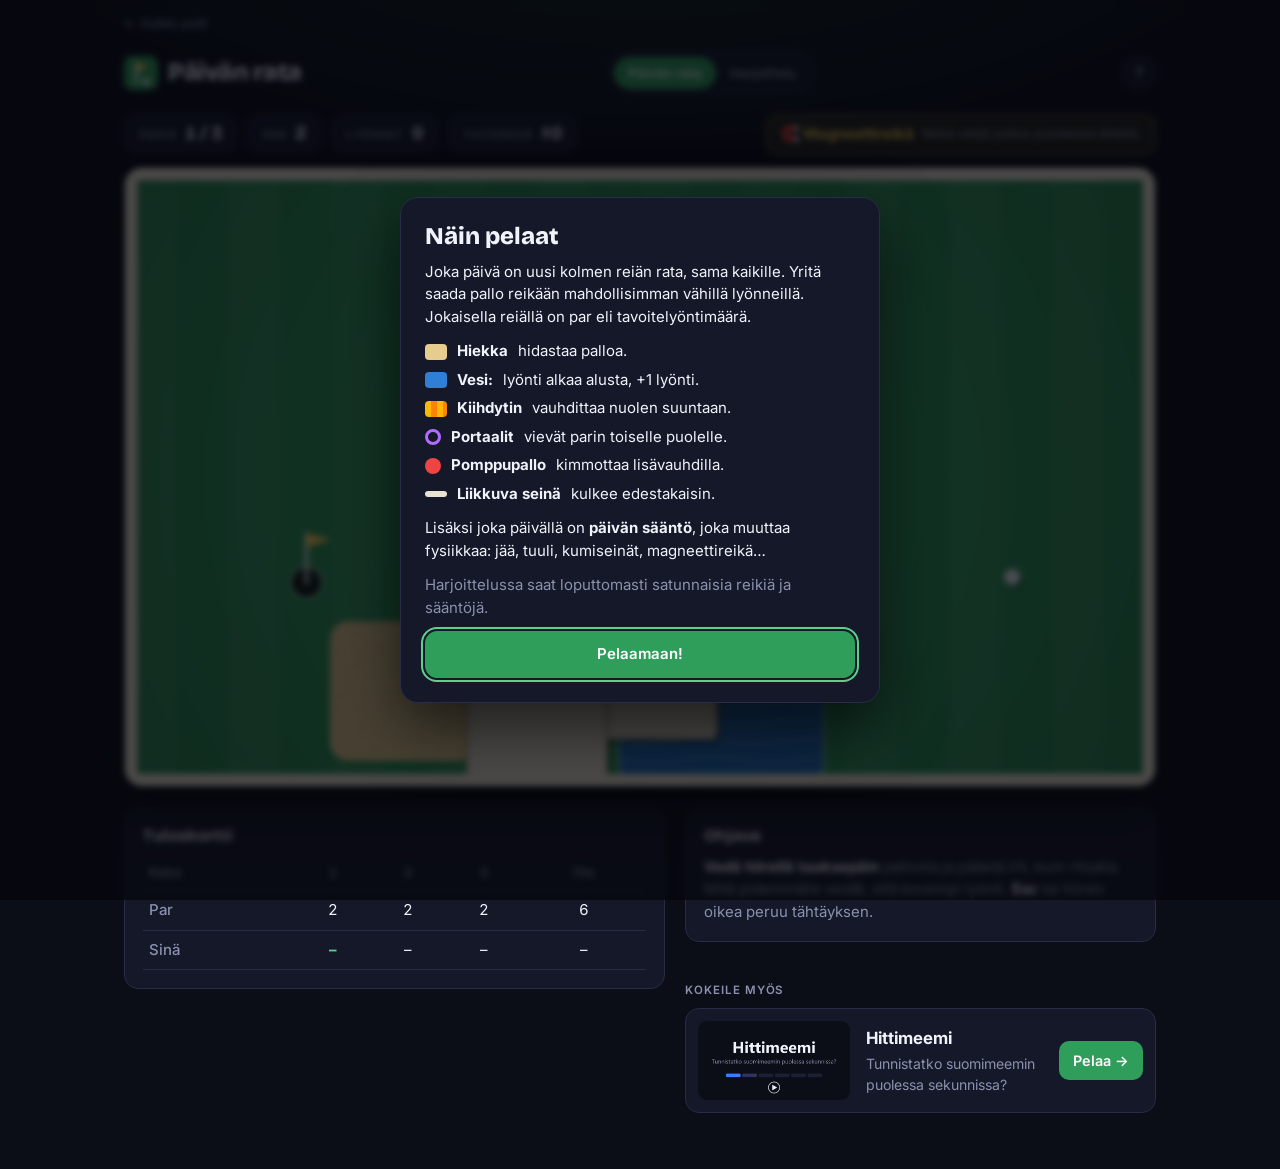
==== golf/index.html @ 5fdde2a3 "Minigolf" ====
<!doctype html>
<html lang="fi">
<head>
  <meta charset="utf-8">
  <meta name="viewport" content="width=device-width, initial-scale=1">
  <title>Päivän rata</title>
  <meta name="description" content="Joka päivä uusi kolmen reiän minigolfrata ja päivän erikoissääntö. Montako lyöntiä tarvitset?">

  <meta property="og:type" content="website">
  <meta property="og:site_name" content="fun.kuirinlahti.dev">
  <meta property="og:title" content="Päivän rata – päivittäinen minigolf">
  <meta property="og:description" content="Joka päivä uusi kolmen reiän rata ja päivän erikoissääntö. Montako lyöntiä tarvitset?">
  <meta property="og:url" content="https://fun.kuirinlahti.dev/golf/">
  <meta property="og:image" content="https://fun.kuirinlahti.dev/golf/og-image.png">
  <meta property="og:image:width" content="1200">
  <meta property="og:image:height" content="630">
  <meta name="twitter:card" content="summary_large_image">
  <meta name="theme-color" content="#2f9e5b">

  <link rel="icon" href="data:image/svg+xml,%3Csvg xmlns='http://www.w3.org/2000/svg' viewBox='0 0 32 32'%3E%3Crect width='32' height='32' rx='8' fill='%232f9e5b'/%3E%3Cpath d='M12 6v20' stroke='white' stroke-width='2.5'/%3E%3Cpath d='M13 6l10 4-10 4z' fill='%23ffd34d'/%3E%3Ccircle cx='21' cy='24' r='3' fill='white'/%3E%3C/svg%3E">
  <link rel="preconnect" href="https://fonts.googleapis.com">
  <link rel="preconnect" href="https://fonts.gstatic.com" crossorigin>
  <link href="https://fonts.googleapis.com/css2?family=Bricolage+Grotesque:opsz,wght@12..96,700;12..96,800&family=Inter:wght@400;500;600&display=swap" rel="stylesheet">
  <link rel="stylesheet" href="style.css">
  <link rel="stylesheet" href="/ads/ads.css">
</head>
<body>
  <a class="home-link" href="../">← Kaikki pelit</a>
  <header>
    <div class="brand">
      <svg class="logo" viewBox="0 0 32 32" aria-hidden="true">
        <rect width="32" height="32" rx="8"/>
        <path d="M12 6v20" stroke="#fff" stroke-width="2.5"/>
        <path d="M13 6l10 4-10 4z" fill="#ffd34d"/>
        <circle cx="21" cy="24" r="3" fill="#fff"/>
      </svg>
      <h1>Päivän rata</h1>
    </div>
    <nav class="modes" aria-label="Pelitila">
      <button data-mode="daily" class="active">Päivän rata</button>
      <button data-mode="practice">Harjoittelu</button>
    </nav>
    <button id="help-btn" class="icon-btn" aria-label="Ohjeet">?</button>
  </header>

  <main>
    <div class="infobar">
      <div class="stat"><span>Reikä</span><b id="hole-no">1 / 3</b></div>
      <div class="stat"><span>Par</span><b id="par">3</b></div>
      <div class="stat"><span>Lyönnit</span><b id="strokes">0</b></div>
      <div class="stat"><span>Yhteensä</span><b id="total">±0</b></div>
      <button id="new-hole" class="btn" hidden>Uusi reikä ↻</button>
      <div id="modifier" class="modifier"></div>
    </div>

    <div class="course-wrap">
      <canvas id="course" width="1000" height="600"></canvas>
      <div id="toast" class="toast"></div>
      <div id="loading" class="loading">Rakennetaan rataa…</div>
    </div>

    <div class="below">
      <div class="col">
        <section id="result" class="card result" hidden>
          <div id="result-emoji" class="result-emoji"></div>
          <h2 id="result-title"></h2>
          <p id="result-sub"></p>
          <div id="result-squares" class="squares"></div>
          <div class="actions">
            <button id="share" class="btn primary">Jaa tulos</button>
            <button id="replay" class="btn">Yritä parempaa</button>
          </div>
          <p id="countdown" class="muted"></p>
        </section>

        <section class="card">
          <h3>Tuloskortti</h3>
          <table class="scorecard">
            <thead><tr id="sc-head"></tr></thead>
            <tbody>
              <tr id="sc-par"></tr>
              <tr id="sc-you"></tr>
            </tbody>
          </table>
          <div id="stats" class="stats"></div>
        </section>
      </div>

      <div class="col">
        <section class="card how">
          <h3>Ohjaus</h3>
          <p><b>Vedä hiirellä taaksepäin</b> pallosta ja päästä irti, kuin ritsalla. Mitä pidemmälle vedät, sitä kovempi lyönti. <b>Esc</b> tai hiiren oikea peruu tähtäyksen.</p>
        </section>
        <div class="cross-ad" data-game="golf" hidden></div>
      </div>
    </div>
  </main>

  <dialog id="help">
    <h2>Näin pelaat</h2>
    <p>Joka päivä on uusi kolmen reiän rata, sama kaikille. Yritä saada pallo reikään mahdollisimman vähillä lyönneillä. Jokaisella reiällä on par eli tavoitelyöntimäärä.</p>
    <ul class="legend">
      <li><i class="sw sand"></i><b>Hiekka</b> hidastaa palloa.</li>
      <li><i class="sw water"></i><b>Vesi:</b> lyönti alkaa alusta, +1 lyönti.</li>
      <li><i class="sw boost"></i><b>Kiihdytin</b> vauhdittaa nuolen suuntaan.</li>
      <li><i class="sw portal"></i><b>Portaalit</b> vievät parin toiselle puolelle.</li>
      <li><i class="sw bumper"></i><b>Pomppupallo</b> kimmottaa lisävauhdilla.</li>
      <li><i class="sw mover"></i><b>Liikkuva seinä</b> kulkee edestakaisin.</li>
    </ul>
    <p>Lisäksi joka päivällä on <b>päivän sääntö</b>, joka muuttaa fysiikkaa: jää, tuuli, kumiseinät, magneettireikä…</p>
    <p class="muted">Harjoittelussa saat loputtomasti satunnaisia reikiä ja sääntöjä.</p>
    <form method="dialog"><button class="btn primary">Pelaamaan!</button></form>
  </dialog>

  <script>
    for (const src of ["physics.js", "holes.js", "levels.js", "game.js", "/ads/games.js", "/ads/ads.js"]) {
      const s = document.createElement("script");
      s.src = src + "?v=" + Date.now();
      s.async = false;
      document.body.appendChild(s);
    }
  </script>
</body>
</html>
---- golf/style.css ----
:root {
  --bg: #0b0d17;
  --surface: #151829;
  --surface-2: #1c2036;
  --border: #272c47;
  --text: #f1f3fb;
  --muted: #8b91ad;
  --accent: #2f9e5b;
  --accent-2: #5fd08b;
  --gold: #ffd34d;
  --red: #f87171;
  --radius: 14px;
  --display: "Bricolage Grotesque", system-ui, sans-serif;
}

* { box-sizing: border-box; }
[hidden] { display: none !important; }
:focus-visible { outline: 2px solid var(--accent-2); outline-offset: 2px; }

body {
  margin: 0;
  min-height: 100vh;
  color: var(--text);
  font: 15px/1.5 Inter, system-ui, -apple-system, "Segoe UI", sans-serif;
  background:
    radial-gradient(1000px 500px at 50% -200px, rgba(47, 158, 91, 0.25), transparent 70%),
    var(--bg);
  background-attachment: fixed;
}
button { font: inherit; color: inherit; cursor: pointer; }

.home-link {
  display: block;
  max-width: 1080px;
  margin: 0 auto;
  padding: 14px 24px 0;
  font-size: 0.82rem;
  color: var(--muted);
  text-decoration: none;
}
.home-link:hover { color: var(--text); }

header {
  max-width: 1080px;
  margin: 0 auto;
  padding: 18px 24px 8px;
  display: grid;
  grid-template-columns: auto 1fr auto;
  align-items: center;
  gap: 12px;
}
.brand { display: flex; align-items: center; gap: 10px; }
.logo { width: 34px; height: 34px; }
.logo rect { fill: var(--accent); }
h1 { margin: 0; font: 800 1.55rem/1 var(--display); letter-spacing: -0.02em; }

.modes {
  justify-self: center;
  display: flex;
  padding: 4px;
  background: var(--surface);
  border: 1px solid var(--border);
  border-radius: 999px;
}
.modes button {
  border: 0; background: none; color: var(--muted);
  padding: 6px 14px; border-radius: 999px;
  font-size: 0.85rem; font-weight: 500;
}
.modes button.active { background: var(--accent); color: #fff; }
.modes button:not(.active):hover { color: var(--text); }

.icon-btn {
  width: 34px; height: 34px; border-radius: 50%;
  border: 1px solid var(--border); background: var(--surface);
  color: var(--muted); font-weight: 600;
}
.icon-btn:hover { color: var(--text); border-color: var(--muted); }

main { max-width: 1080px; margin: 0 auto; padding: 12px 24px 56px; }

/* ---------- Tietopalkki ---------- */

.infobar { display: flex; align-items: center; gap: 10px; margin-bottom: 12px; }
.stat {
  display: flex; align-items: baseline; gap: 8px;
  padding: 8px 14px; border-radius: 12px;
  background: var(--surface); border: 1px solid var(--border);
}
.stat span { font-size: 0.75rem; color: var(--muted); text-transform: uppercase; letter-spacing: 0.06em; }
.stat b { font: 700 1.15rem/1 var(--display); font-variant-numeric: tabular-nums; }
.modifier {
  margin-left: auto;
  min-width: 0;
  white-space: nowrap;
  display: flex; align-items: center; gap: 8px;
  padding: 8px 14px; border-radius: 12px;
  background: rgba(255, 211, 77, 0.1); border: 1px solid rgba(255, 211, 77, 0.35);
  color: var(--gold); font-weight: 600; cursor: help;
}
.modifier small { color: var(--muted); font-weight: 400; overflow: hidden; text-overflow: ellipsis; }

/* ---------- Rata ---------- */

.course-wrap {
  position: relative;
  border-radius: 18px;
  overflow: hidden;
  border: 1px solid var(--border);
  box-shadow: 0 20px 50px rgba(0, 0, 0, 0.45);
  background: #12301f;
}
#course { display: block; width: 100%; height: auto; aspect-ratio: 5 / 3; cursor: crosshair; touch-action: none; }

.toast {
  position: absolute; left: 50%; top: 40%;
  transform: translate(-50%, -50%) scale(0.9);
  padding: 14px 26px; border-radius: 16px;
  background: rgba(11, 13, 23, 0.82); backdrop-filter: blur(4px);
  font: 800 2rem/1.1 var(--display); text-align: center;
  opacity: 0; pointer-events: none;
  transition: opacity 0.2s, transform 0.2s;
}
.toast.show { opacity: 1; transform: translate(-50%, -50%) scale(1); }
.toast small { display: block; font: 500 0.95rem/1.4 Inter, sans-serif; color: var(--muted); margin-top: 4px; }

.loading {
  position: absolute; inset: 0; display: grid; place-items: center;
  background: rgba(11, 13, 23, 0.6); font-weight: 600; color: var(--muted);
}

/* ---------- Alaosa ---------- */

.below { display: grid; grid-template-columns: minmax(0, 1.15fr) minmax(0, 1fr); gap: 20px; margin-top: 20px; align-items: start; }
.col { display: grid; gap: 16px; }
@media (max-width: 820px) { .below { grid-template-columns: 1fr; } }

.card { background: var(--surface); border: 1px solid var(--border); border-radius: var(--radius); padding: 18px; }
.card h3 { margin: 0 0 10px; font: 700 1.05rem/1.2 var(--display); }
.how p { margin: 0; color: var(--muted); }
.how b { color: var(--text); }
.muted { color: var(--muted); }

.scorecard { width: 100%; border-collapse: collapse; font-variant-numeric: tabular-nums; }
.scorecard th, .scorecard td { padding: 8px 6px; text-align: center; border-bottom: 1px solid var(--border); }
.scorecard th:first-child, .scorecard td:first-child { text-align: left; color: var(--muted); font-weight: 500; }
.scorecard th { font-size: 0.78rem; color: var(--muted); font-weight: 600; }
.scorecard td.current { color: var(--accent-2); font-weight: 700; }
.scorecard td.under { color: #6aa8ff; font-weight: 700; }
.scorecard td.even { color: var(--accent-2); font-weight: 700; }
.scorecard td.over { color: var(--gold); font-weight: 700; }
.scorecard td.way-over { color: var(--red); font-weight: 700; }

.stats { display: grid; grid-template-columns: repeat(4, 1fr); gap: 8px; margin-top: 14px; text-align: center; }
.stats div { background: var(--surface-2); border-radius: 10px; padding: 8px 4px; }
.stats b { display: block; font: 800 1.3rem/1.2 var(--display); }
.stats span { font-size: 0.72rem; color: var(--muted); }

.result { text-align: center; border-color: rgba(47, 158, 91, 0.6); }
.result-emoji { font-size: 2.6rem; line-height: 1; }
.result h2 { margin: 8px 0 2px; font: 800 1.6rem/1.2 var(--display); }
.result p { margin: 0 0 10px; color: var(--muted); }
.result #countdown { margin: 14px 0 0; }
.squares { font-size: 1.6rem; letter-spacing: 4px; }

.actions { display: flex; gap: 10px; margin-top: 14px; }
.btn {
  flex: 1; padding: 11px 16px; border-radius: 12px;
  border: 1px solid var(--border); background: var(--surface-2);
  font-weight: 600; white-space: nowrap;
}
.btn:hover { border-color: var(--muted); }
.btn.primary { background: var(--accent); border-color: var(--accent); color: #fff; }
.btn.primary:hover { background: #36b368; }
#new-hole { flex: none; }

.cross-ad { margin-top: 0; }

/* ---------- Ohjeet ---------- */

dialog {
  width: min(480px, calc(100% - 32px)); padding: 24px;
  color: var(--text); background: var(--surface);
  border: 1px solid var(--border); border-radius: 18px;
  box-shadow: 0 24px 60px rgba(0, 0, 0, 0.6);
}
dialog::backdrop { background: rgba(5, 6, 12, 0.7); backdrop-filter: blur(3px); }
dialog h2 { margin: 0 0 10px; font: 800 1.5rem/1.2 var(--display); }
dialog p { margin: 0 0 12px; }
dialog form { display: flex; margin-top: 6px; }
.legend { list-style: none; padding: 0; margin: 0 0 12px; display: grid; gap: 6px; }
.legend li { display: flex; align-items: center; gap: 10px; }
.sw { flex: none; width: 22px; height: 16px; border-radius: 4px; display: inline-block; }
.sw.sand { background: #e6cc8f; }
.sw.water { background: #2f7fd6; }
.sw.boost { background: repeating-linear-gradient(90deg, #ffb703 0 6px, #fb8500 6px 12px); }
.sw.portal { border: 3px solid #b06cff; border-radius: 50%; width: 16px; }
.sw.bumper { background: #ef4444; border-radius: 50%; width: 16px; }
.sw.mover { background: #e9e2d0; height: 6px; }
---- ads/ads.css ----
/* Ristiinmainonnan paikka. Käyttää pelin omia värejä, jos ne on määritelty. */
.cross-ad { margin-top: 24px; }

.cross-ad .ad-label {
  display: block;
  margin-bottom: 8px;
  font-size: 0.72rem;
  font-weight: 600;
  letter-spacing: 0.08em;
  text-transform: uppercase;
  color: var(--muted, #8b91ad);
}

.cross-ad .ad {
  display: flex;
  align-items: center;
  gap: 16px;
  padding: 12px;
  border-radius: 14px;
  background: var(--surface, #151829);
  border: 1px solid var(--border, #272c47);
  color: inherit;
  text-decoration: none;
  transition: border-color 0.15s, transform 0.15s, box-shadow 0.15s;
}
.cross-ad .ad:hover {
  border-color: var(--accent, #3d7bff);
  transform: translateY(-2px);
  box-shadow: 0 10px 28px rgba(61, 123, 255, 0.18);
}

.cross-ad img {
  flex: none;
  width: 152px;
  aspect-ratio: 1200 / 630;
  object-fit: cover;
  border-radius: 9px;
  background: var(--surface-2, #1c2036);
}

.cross-ad .ad-text { flex: 1; min-width: 0; display: grid; gap: 2px; }
.cross-ad .ad-text strong { font-size: 1.05rem; }
.cross-ad .ad-text span { color: var(--muted, #8b91ad); font-size: 0.88rem; }

.cross-ad .ad-cta {
  flex: none;
  padding: 9px 14px;
  border-radius: 10px;
  background: var(--accent, #3d7bff);
  color: #fff;
  font-weight: 600;
  font-size: 0.9rem;
}
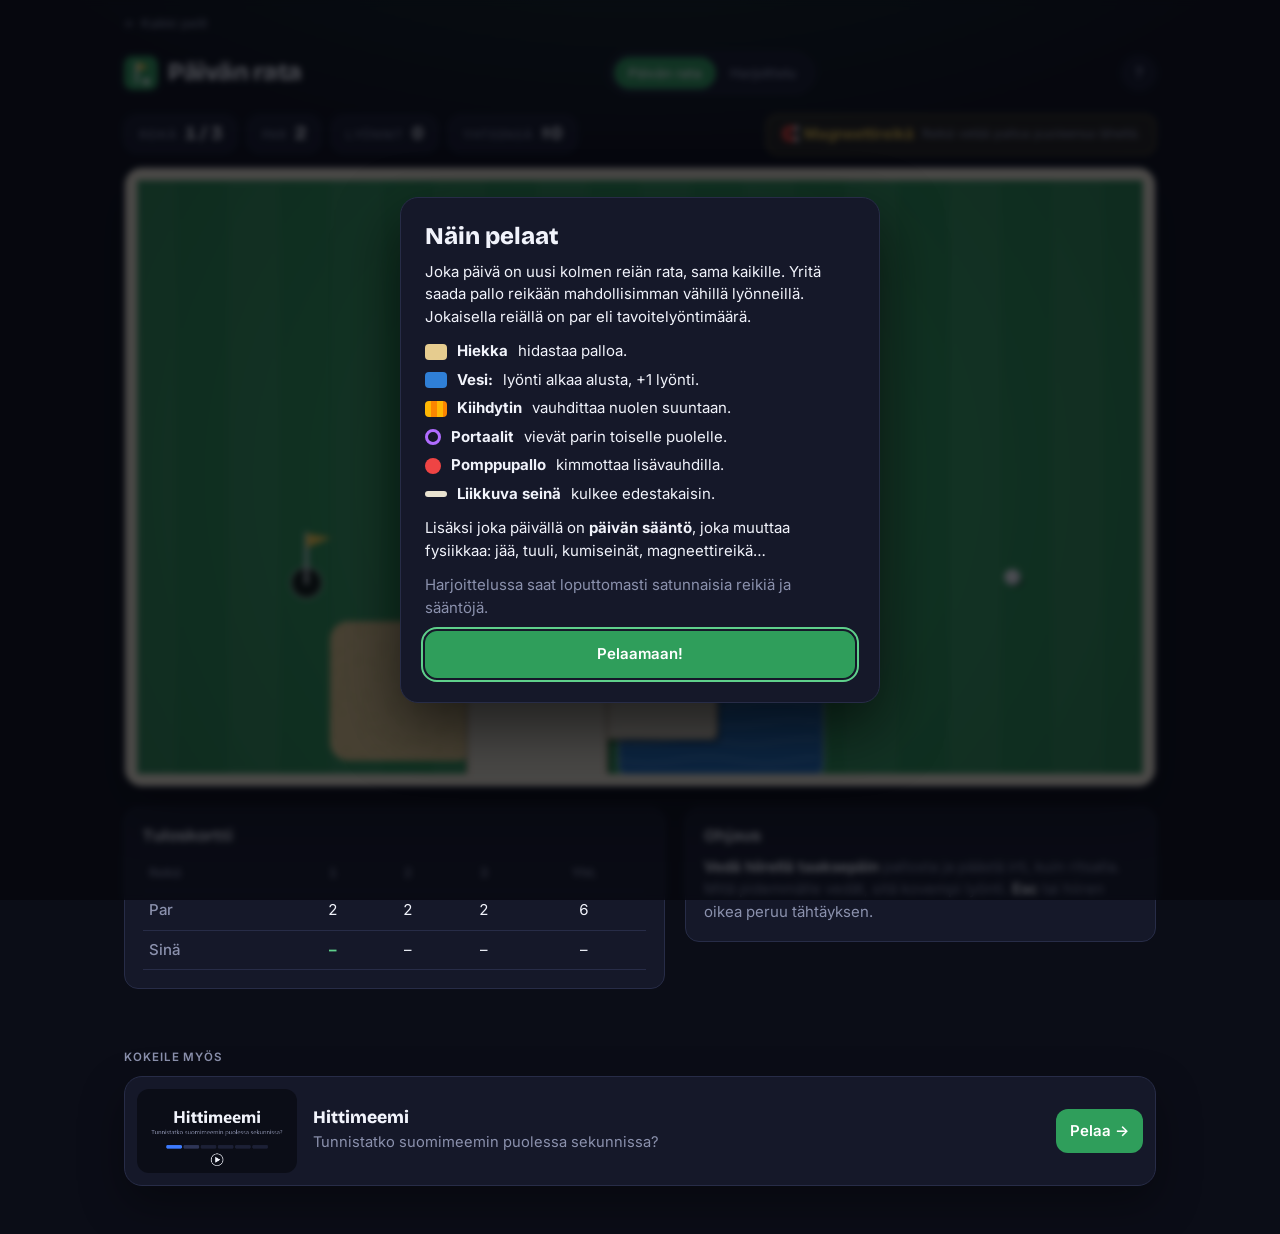
==== commit 1cf043cf: "ad fixes" ====
--- a/golf/index.html
+++ b/golf/index.html
@@ -22,9 +22,9 @@
   <link rel="preconnect" href="https://fonts.gstatic.com" crossorigin>
   <link href="https://fonts.googleapis.com/css2?family=Bricolage+Grotesque:opsz,wght@12..96,700;12..96,800&family=Inter:wght@400;500;600&display=swap" rel="stylesheet">
   <link rel="stylesheet" href="style.css">
-  <link rel="stylesheet" href="/ads/ads.css">
+  <link rel="stylesheet" href="/shared/more-games.css">
 </head>
-<body>
+<body data-game="golf">
   <a class="home-link" href="../">← Kaikki pelit</a>
   <header>
     <div class="brand">
@@ -91,7 +91,6 @@
           <h3>Ohjaus</h3>
           <p><b>Vedä hiirellä taaksepäin</b> pallosta ja päästä irti, kuin ritsalla. Mitä pidemmälle vedät, sitä kovempi lyönti. <b>Esc</b> tai hiiren oikea peruu tähtäyksen.</p>
         </section>
-        <div class="cross-ad" data-game="golf" hidden></div>
       </div>
     </div>
   </main>
@@ -113,7 +112,7 @@
   </dialog>
 
   <script>
-    for (const src of ["physics.js", "holes.js", "levels.js", "game.js", "/ads/games.js", "/ads/ads.js"]) {
+    for (const src of ["physics.js", "holes.js", "levels.js", "game.js", "/shared/games.js", "/shared/more-games.js"]) {
       const s = document.createElement("script");
       s.src = src + "?v=" + Date.now();
       s.async = false;
--- a/golf/style.css
+++ b/golf/style.css
@@ -174,7 +174,6 @@
 .btn.primary:hover { background: #36b368; }
 #new-hole { flex: none; }
 
-.cross-ad { margin-top: 0; }
 
 /* ---------- Ohjeet ---------- */
 
--- a/shared/more-games.css
+++ b/shared/more-games.css
@@ -0,0 +1,83 @@
+/* "Kokeile myös" -kortit (shared/more-games.js). Käyttää pelin omia värejä,
+   jos ne on määritelty, muuten oletuksia. */
+
+.mg-side[hidden], .mg-bottom[hidden] { display: none !important; }
+
+/* Sivun reunat leveillä näytöillä: kiinteä paikka, pysyy näkyvissä vierittäessä */
+.mg-side {
+  position: fixed;
+  top: 0;
+  bottom: 0;
+  z-index: 5;
+  display: flex;
+  align-items: center;
+  justify-content: center;
+  pointer-events: none;
+}
+.mg-left { left: 0; }
+.mg-right { right: 0; }
+.mg-side .mg-card { pointer-events: auto; }
+
+.mg-card {
+  display: flex;
+  flex-direction: column;
+  gap: 12px;
+  padding: 16px;
+  border-radius: 18px;
+  background: var(--surface, #151829);
+  border: 1px solid var(--border, #272c47);
+  box-shadow: 0 18px 44px rgba(0, 0, 0, 0.35);
+  color: var(--text, #f1f3fb);
+  text-decoration: none;
+  transition: transform 0.15s, border-color 0.15s, box-shadow 0.15s;
+}
+.mg-card:hover {
+  transform: translateY(-3px);
+  border-color: var(--accent, #3d7bff);
+  box-shadow: 0 22px 50px rgba(0, 0, 0, 0.45);
+}
+.mg-card:focus-visible { outline: 2px solid var(--accent-2, #6aa8ff); outline-offset: 3px; }
+
+.mg-eyebrow {
+  font-size: 0.72rem;
+  font-weight: 600;
+  letter-spacing: 0.08em;
+  text-transform: uppercase;
+  color: var(--muted, #8b91ad);
+}
+
+.mg-card img {
+  display: block;
+  width: 100%;
+  aspect-ratio: 1200 / 630;
+  object-fit: cover;
+  border-radius: 12px;
+  background: var(--surface-2, #1c2036);
+}
+
+.mg-body { display: grid; gap: 4px; }
+.mg-body strong { font: 800 1.35rem/1.15 var(--display, system-ui, sans-serif); }
+.mg-tag { color: var(--muted, #8b91ad); font-size: 0.92rem; line-height: 1.45; }
+
+.mg-play {
+  padding: 11px 14px;
+  border-radius: 12px;
+  background: var(--accent, #3d7bff);
+  color: #fff;
+  font-weight: 600;
+  text-align: center;
+}
+
+/* Sivun alalaita kapeammilla näytöillä */
+.mg-bottom { margin: 0 auto 48px; padding: 0 24px; }
+.mg-row {
+  display: grid;
+  grid-template-columns: repeat(auto-fit, minmax(340px, 1fr));
+  gap: 16px;
+  margin-top: 8px;
+}
+.mg-wide { flex-direction: row; align-items: center; gap: 16px; padding: 12px; }
+.mg-wide img { flex: none; width: 160px; }
+.mg-wide .mg-body { flex: 1; min-width: 0; }
+.mg-wide .mg-body strong { font-size: 1.1rem; }
+.mg-wide .mg-play { flex: none; }
